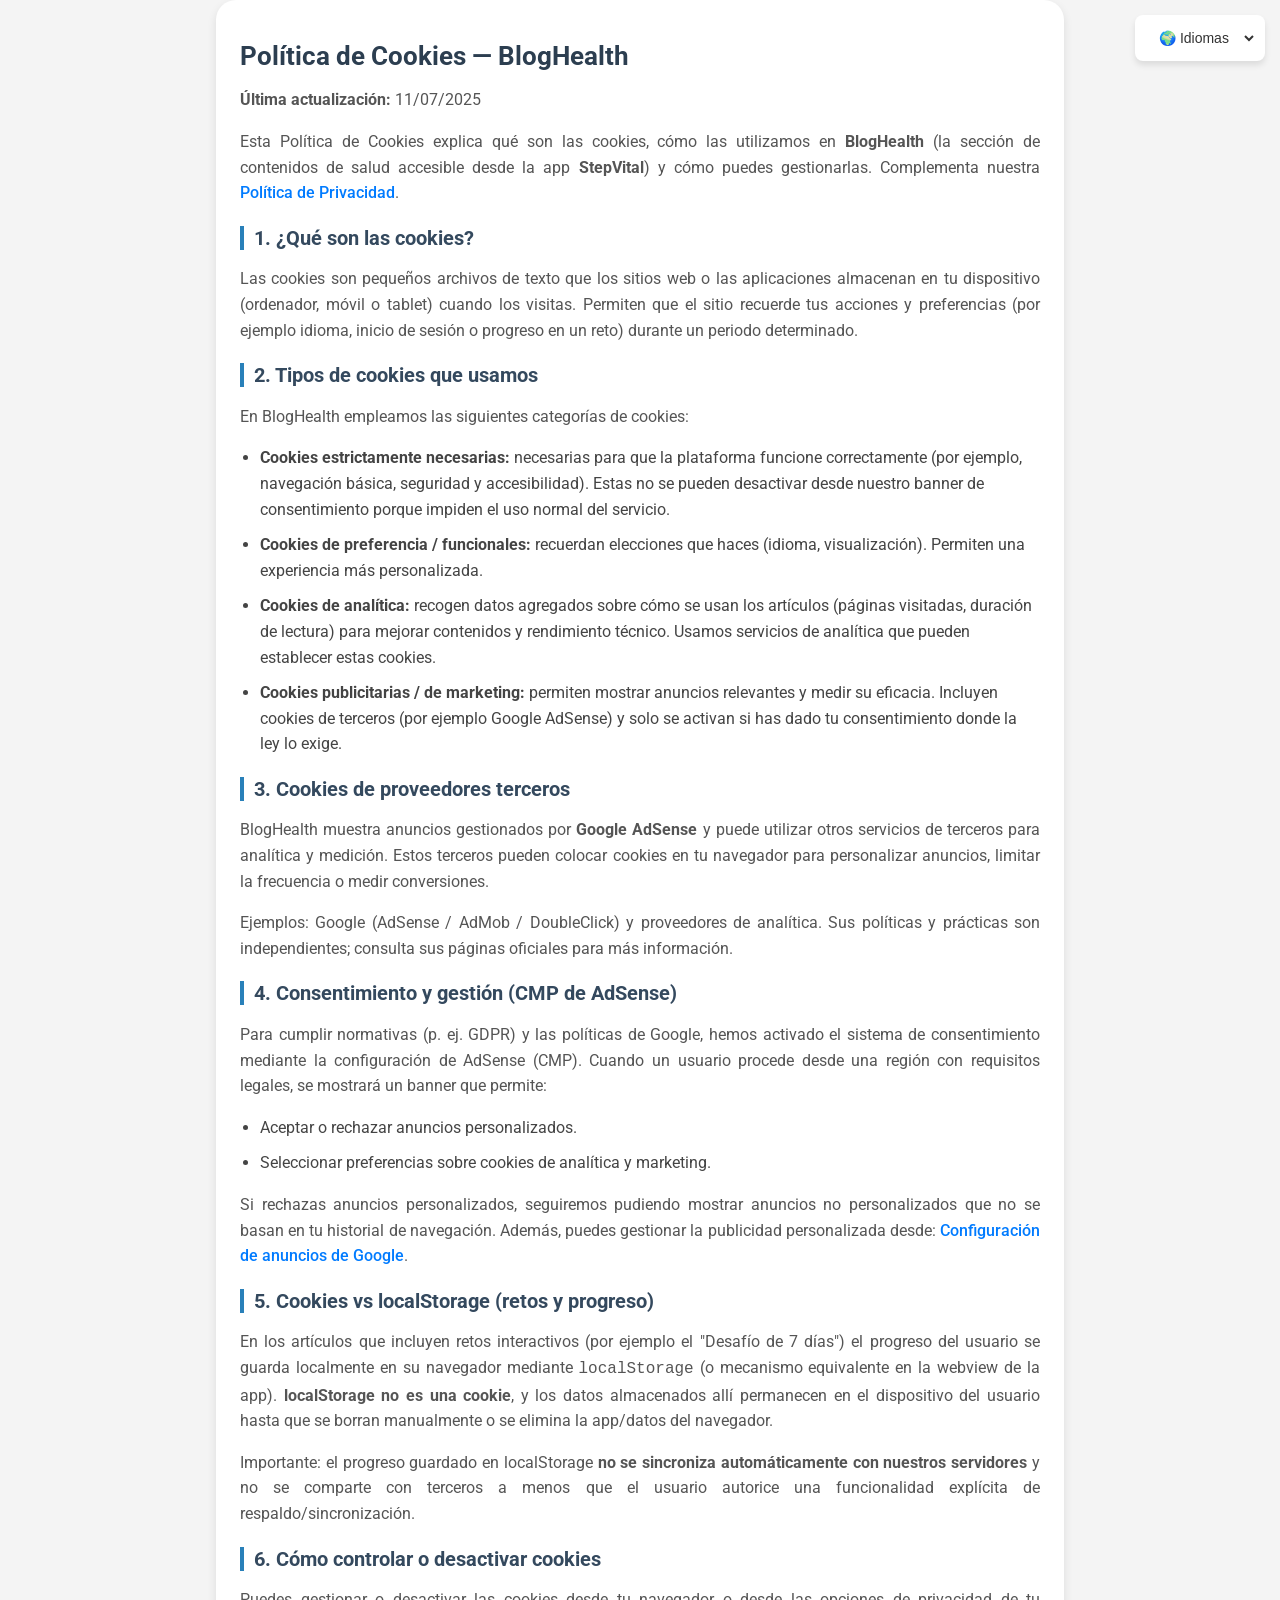
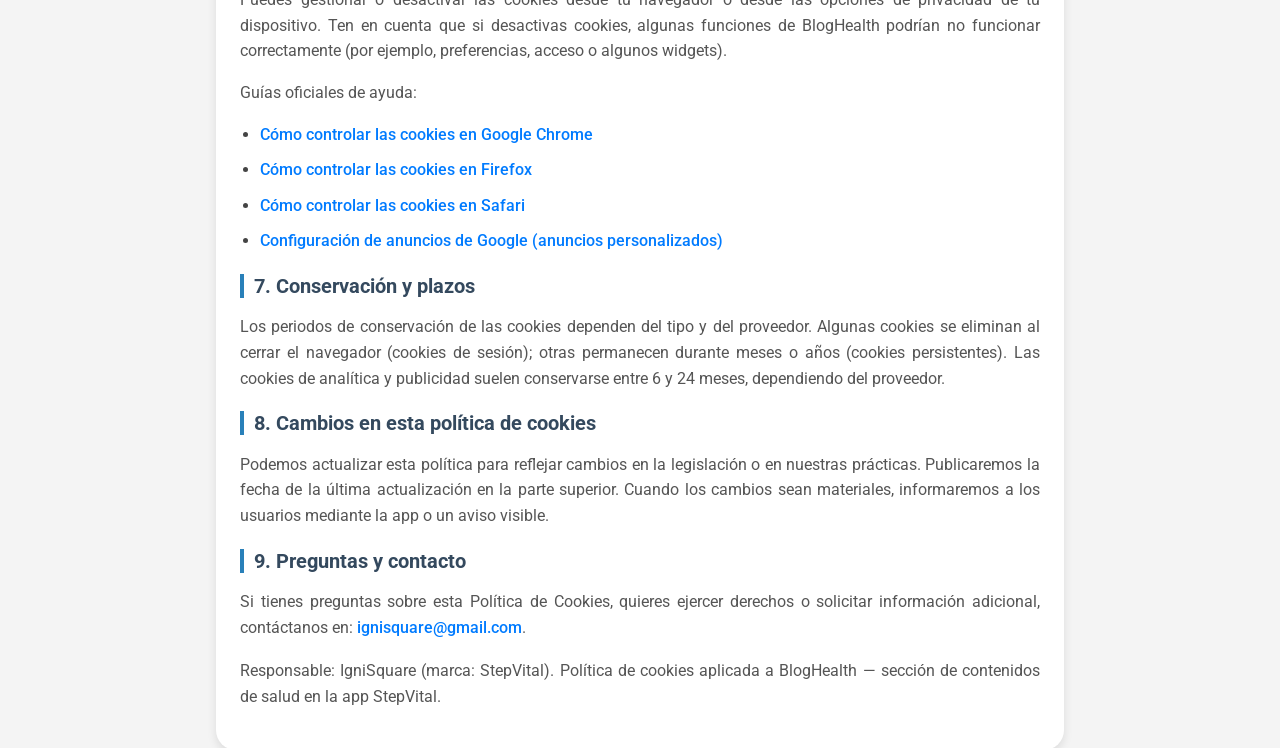
==== politica-de-cookies.html @ cfeb097a "Add cookie policy page for BlogHealth" ====
<!DOCTYPE html>
<html lang="es">
<head>
  <meta charset="UTF-8">
  <meta name="viewport" content="width=device-width, initial-scale=1.0">
  <meta name="description" content="Política de cookies — BlogHealth (accesible desde la app StepVital).">
  <meta name="theme-color" content="#ffffff">
  <title>Política de Cookies — BlogHealth</title>
  
  <!-- Fuente Material Design -->
  <link rel="stylesheet" href="https://fonts.googleapis.com/css2?family=Roboto:wght@300;400;700&display=swap">
  <link rel="stylesheet" href="style.css">
</head>
<body>
  <!-- Contenedor del widget de Google Translate, ocultado fuera de pantalla -->
  <div id="google_translate_element"></div>
  
  <!-- Custom Widget de Traducción -->
  <div id="custom_translate_wrapper">
    <select id="custom_translate">
      <option value="">🌍 Idiomas</option>
      <option value="es">Español</option>
      <option value="en">Inglés</option>
      <option value="fr">Francés</option>
      <option value="pt">Portugués</option>
      <option value="de">Alemán</option>
    </select>    
  </div>

  <main class="policy-container" role="main" aria-labelledby="cookies-title">
    <h1 id="cookies-title" class="policy-title">Política de Cookies — BlogHealth</h1>
    <p class="policy-text"><strong>Última actualización:</strong> 11/07/2025</p>

    <p class="policy-text">
      Esta Política de Cookies explica qué son las cookies, cómo las utilizamos en <strong>BlogHealth</strong> (la sección de contenidos de salud accesible desde la app <strong>StepVital</strong>) y cómo puedes gestionarlas. Complementa nuestra <a href="/p/politica-de-privacidad.html">Política de Privacidad</a>.
    </p>

    <h2 class="policy-section-title">1. ¿Qué son las cookies?</h2>
    <p class="policy-text">
      Las cookies son pequeños archivos de texto que los sitios web o las aplicaciones almacenan en tu dispositivo (ordenador, móvil o tablet) cuando los visitas. Permiten que el sitio recuerde tus acciones y preferencias (por ejemplo idioma, inicio de sesión o progreso en un reto) durante un periodo determinado.
    </p>

    <h2 class="policy-section-title">2. Tipos de cookies que usamos</h2>
    <p class="policy-text">En BlogHealth empleamos las siguientes categorías de cookies:</p>
    <ul class="policy-list">
      <li><strong>Cookies estrictamente necesarias:</strong> necesarias para que la plataforma funcione correctamente (por ejemplo, navegación básica, seguridad y accesibilidad). Estas no se pueden desactivar desde nuestro banner de consentimiento porque impiden el uso normal del servicio.</li>
      <li><strong>Cookies de preferencia / funcionales:</strong> recuerdan elecciones que haces (idioma, visualización). Permiten una experiencia más personalizada.</li>
      <li><strong>Cookies de analítica:</strong> recogen datos agregados sobre cómo se usan los artículos (páginas visitadas, duración de lectura) para mejorar contenidos y rendimiento técnico. Usamos servicios de analítica que pueden establecer estas cookies.</li>
      <li><strong>Cookies publicitarias / de marketing:</strong> permiten mostrar anuncios relevantes y medir su eficacia. Incluyen cookies de terceros (por ejemplo Google AdSense) y solo se activan si has dado tu consentimiento donde la ley lo exige.</li>
    </ul>

    <h2 class="policy-section-title">3. Cookies de proveedores terceros</h2>
    <p class="policy-text">
      BlogHealth muestra anuncios gestionados por <strong>Google AdSense</strong> y puede utilizar otros servicios de terceros para analítica y medición. Estos terceros pueden colocar cookies en tu navegador para personalizar anuncios, limitar la frecuencia o medir conversiones.
    </p>
    <p class="policy-text">Ejemplos: Google (AdSense / AdMob / DoubleClick) y proveedores de analítica. Sus políticas y prácticas son independientes; consulta sus páginas oficiales para más información.</p>

    <h2 class="policy-section-title">4. Consentimiento y gestión (CMP de AdSense)</h2>
    <p class="policy-text">
      Para cumplir normativas (p. ej. GDPR) y las políticas de Google, hemos activado el sistema de consentimiento mediante la configuración de AdSense (CMP). Cuando un usuario procede desde una región con requisitos legales, se mostrará un banner que permite:
    </p>
    <ul class="policy-list">
      <li>Aceptar o rechazar anuncios personalizados.</li>
      <li>Seleccionar preferencias sobre cookies de analítica y marketing.</li>
    </ul>
    <p class="policy-text">
      Si rechazas anuncios personalizados, seguiremos pudiendo mostrar anuncios no personalizados que no se basan en tu historial de navegación. Además, puedes gestionar la publicidad personalizada desde: <a href="https://adssettings.google.com" target="_blank" rel="noopener">Configuración de anuncios de Google</a>.
    </p>

    <h2 class="policy-section-title">5. Cookies vs localStorage (retos y progreso)</h2>
    <p class="policy-text">
      En los artículos que incluyen retos interactivos (por ejemplo el "Desafío de 7 días") el progreso del usuario se guarda localmente en su navegador mediante <code>localStorage</code> (o mecanismo equivalente en la webview de la app). <strong>localStorage no es una cookie</strong>, y los datos almacenados allí permanecen en el dispositivo del usuario hasta que se borran manualmente o se elimina la app/datos del navegador.
    </p>
    <p class="policy-text">
      Importante: el progreso guardado en localStorage <strong>no se sincroniza automáticamente con nuestros servidores</strong> y no se comparte con terceros a menos que el usuario autorice una funcionalidad explícita de respaldo/sincronización.
    </p>

    <h2 class="policy-section-title">6. Cómo controlar o desactivar cookies</h2>
    <p class="policy-text">
      Puedes gestionar o desactivar las cookies desde tu navegador o desde las opciones de privacidad de tu dispositivo. Ten en cuenta que si desactivas cookies, algunas funciones de BlogHealth podrían no funcionar correctamente (por ejemplo, preferencias, acceso o algunos widgets).
    </p>
    <p class="policy-text">Guías oficiales de ayuda:</p>
    <ul class="policy-list">
      <li><a href="https://support.google.com/chrome/answer/95647" target="_blank" rel="noopener">Cómo controlar las cookies en Google Chrome</a></li>
      <li><a href="https://support.mozilla.org/es/kb/habilitar-y-deshabilitar-cookies-sitios-web-rastrear-preferencias" target="_blank" rel="noopener">Cómo controlar las cookies en Firefox</a></li>
      <li><a href="https://support.apple.com/es-es/guide/safari/manage-cookies-and-website-data-sfri11471/mac" target="_blank" rel="noopener">Cómo controlar las cookies en Safari</a></li>
      <li><a href="https://adssettings.google.com" target="_blank" rel="noopener">Configuración de anuncios de Google (anuncios personalizados)</a></li>
    </ul>

    <h2 class="policy-section-title">7. Conservación y plazos</h2>
    <p class="policy-text">
      Los periodos de conservación de las cookies dependen del tipo y del proveedor. Algunas cookies se eliminan al cerrar el navegador (cookies de sesión); otras permanecen durante meses o años (cookies persistentes). Las cookies de analítica y publicidad suelen conservarse entre 6 y 24 meses, dependiendo del proveedor.
    </p>

    <h2 class="policy-section-title">8. Cambios en esta política de cookies</h2>
    <p class="policy-text">
      Podemos actualizar esta política para reflejar cambios en la legislación o en nuestras prácticas. Publicaremos la fecha de la última actualización en la parte superior. Cuando los cambios sean materiales, informaremos a los usuarios mediante la app o un aviso visible.
    </p>

    <h2 class="policy-section-title">9. Preguntas y contacto</h2>
    <p class="policy-text">
      Si tienes preguntas sobre esta Política de Cookies, quieres ejercer derechos o solicitar información adicional, contáctanos en: <a href="mailto:ignisquare@gmail.com">ignisquare@gmail.com</a>.
    </p>

    <footer style="margin-top:18px;">
      <p class="policy-text">Responsable: IgniSquare (marca: StepVital). Política de cookies aplicada a BlogHealth — sección de contenidos de salud en la app StepVital.</p>
    </footer>
  </main>
  
  <!-- Primero nuestro script personalizado -->
  <script src="script.js"></script>
  <!-- Luego el script de Google Translate, que llamará a googleTranslateElementInit -->
  <script type="text/javascript" src="https://translate.google.com/translate_a/element.js?cb=googleTranslateElementInit"></script>
</body>
</html>
---- style.css ----
/* Fuente Material Design */
body {
    font-family: 'Roboto', sans-serif;
    background-color: #f4f4f4;
    color: #333;
    margin: 0;
    padding: 20px;
    display: flex;
    justify-content: center;
    align-items: center;
    min-height: 100vh;
}

/* Contenedor principal */
.policy-container {
    background-color: #ffffff;
    border-radius: 20px;
    padding: 24px;
    width: 90%;
    max-width: 800px;
    box-shadow: 0px 4px 10px rgba(0, 0, 0, 0.1);
    transition: all 0.3s ease-in-out;
}

/* Título principal */
.policy-title {
    font-size: 26px;
    font-weight: bold;
    color: #2c3e50;
    margin-bottom: 16px;
}

/* Secciones */
.policy-section-title {
    font-size: 20px;
    font-weight: 700;
    color: #34495e;
    margin-top: 20px;
    border-left: 4px solid #2980b9;
    padding-left: 10px;
}

/* Texto */
.policy-text {
    font-size: 16px;
    color: #555;
    line-height: 1.6;
    text-align: justify;
}

/* Lista */
.policy-list {
    font-size: 16px;
    color: #444;
    line-height: 1.6;
    padding-left: 20px;
}

.policy-list li {
    margin-bottom: 10px;
}

/* Enlaces */
a {
    color: #007BFF;
    text-decoration: none;
    font-weight: 500;
}

a:hover {
    text-decoration: underline;
}

/* Custom Widget de Traducción */
#custom_translate_wrapper {
    position: absolute;
    top: 15px;
    right: 15px;
    z-index: 1000;
    background: #fff;
    border-radius: 8px;
    padding: 8px;
    box-shadow: 0px 4px 6px rgba(0,0,0,0.1);
    font-family: 'Roboto', sans-serif;
    display: flex;
    align-items: center;
    transition: all 0.3s ease-in-out;
}

#custom_translate_wrapper::after {
    font-size: 10px;
    color: #333;
    margin-left: 5px;
}

#custom_translate {
    background: transparent;
    border: none;
    font-size: 14px;
    color: #333;
    outline: none;
    cursor: pointer;
    font-weight: 500;
    padding: 6px 12px;
    border-radius: 6px;
    transition: background 0.3s ease;
}

/* Ocultar el widget original de Google Translate */
#google_translate_element {
    position: absolute;
    top: 0;
    left: -9999px;
}

.goog-te-banner-frame.skiptranslate,
.goog-te-banner-frame,
.goog-te-menu-frame,
.goog-te-menu-frame.skiptranslate,
.goog-te-balloon-frame,
#goog-gt-tt,
.goog-te-gadget-icon {
  display: none !important;
  visibility: hidden !important;
}

/* Evita que se desplace el contenido */
body {
  top: 0px !important;
  position: static !important;
  margin: 0 !important;
  padding: 0 !important;
}

/* Si Google inyecta algo en el body directo */
body > .skiptranslate {
  display: none !important;
  visibility: hidden !important;
}

.policy-table-wrapper {
  width: 100%;
  overflow-x: auto;
  margin-bottom: 16px;
}

/* Tabla responsiva y full‐width */
.policy-table {
  width: 100%;
  border-collapse: collapse;
  min-width: 600px; /* asegura legibilidad en desktop */
}

/* Cabecera */
.policy-table thead th {
  background-color: #2980b9;
  color: #fff;
  font-weight: 600;
  padding: 12px 8px;
  text-align: left;
  position: sticky;
  top: 0;
  z-index: 1;
}

/* Filas y celdas */
.policy-table tbody tr:nth-child(even) {
  background-color: #f9f9f9;
}

.policy-table th,
.policy-table td {
  border: 1px solid #ddd;
  padding: 10px 8px;
  vertical-align: top;
  font-size: 14px;
  line-height: 1.4;
}

/* RESPONSIVE DESIGN */

/* Tablets */
@media screen and (max-width: 768px) {
    .policy-container {
        padding: 16px;
    }
    .policy-title {
        font-size: 22px;
    }
    .policy-section-title {
        font-size: 18px;
    }
}

/* Teléfonos */
@media screen and (max-width: 480px) {
    /* Ajustes al contenedor */
    .policy-container {
        width: 100%;
        padding: 12px;
        border-radius: 0;
    }
    .policy-title {
        font-size: 20px;
    }

    /* Espaciado de filas y celdas */
    .policy-table thead th,
    .policy-table td {
        padding: 8px 6px;
        font-size: 12px;
    }

    /* Sobrescribir min-width y separar de los bordes */
    .policy-table {
        min-width: auto;
        width: 100%;
        box-sizing: border-box;
    }
    .policy-table-wrapper {
        padding: 0 12px;
        box-sizing: border-box;
    }
}

/* Ajustes traducción en móvil */
@media screen and (max-width: 480px) {
    #custom_translate_wrapper {
        padding: 8px;
    }
    #custom_translate {
        font-size: 13px;
        padding: 4px 8px;
    }
}

/* Dispositivos plegables en modo HALF_OPENED */
@media (screen-spanning: single-fold-vertical) {
    .policy-container {
        display: grid;
        grid-template-columns: 1fr 1fr;
        column-gap: 16px;
        max-width: 100%;
    }
}
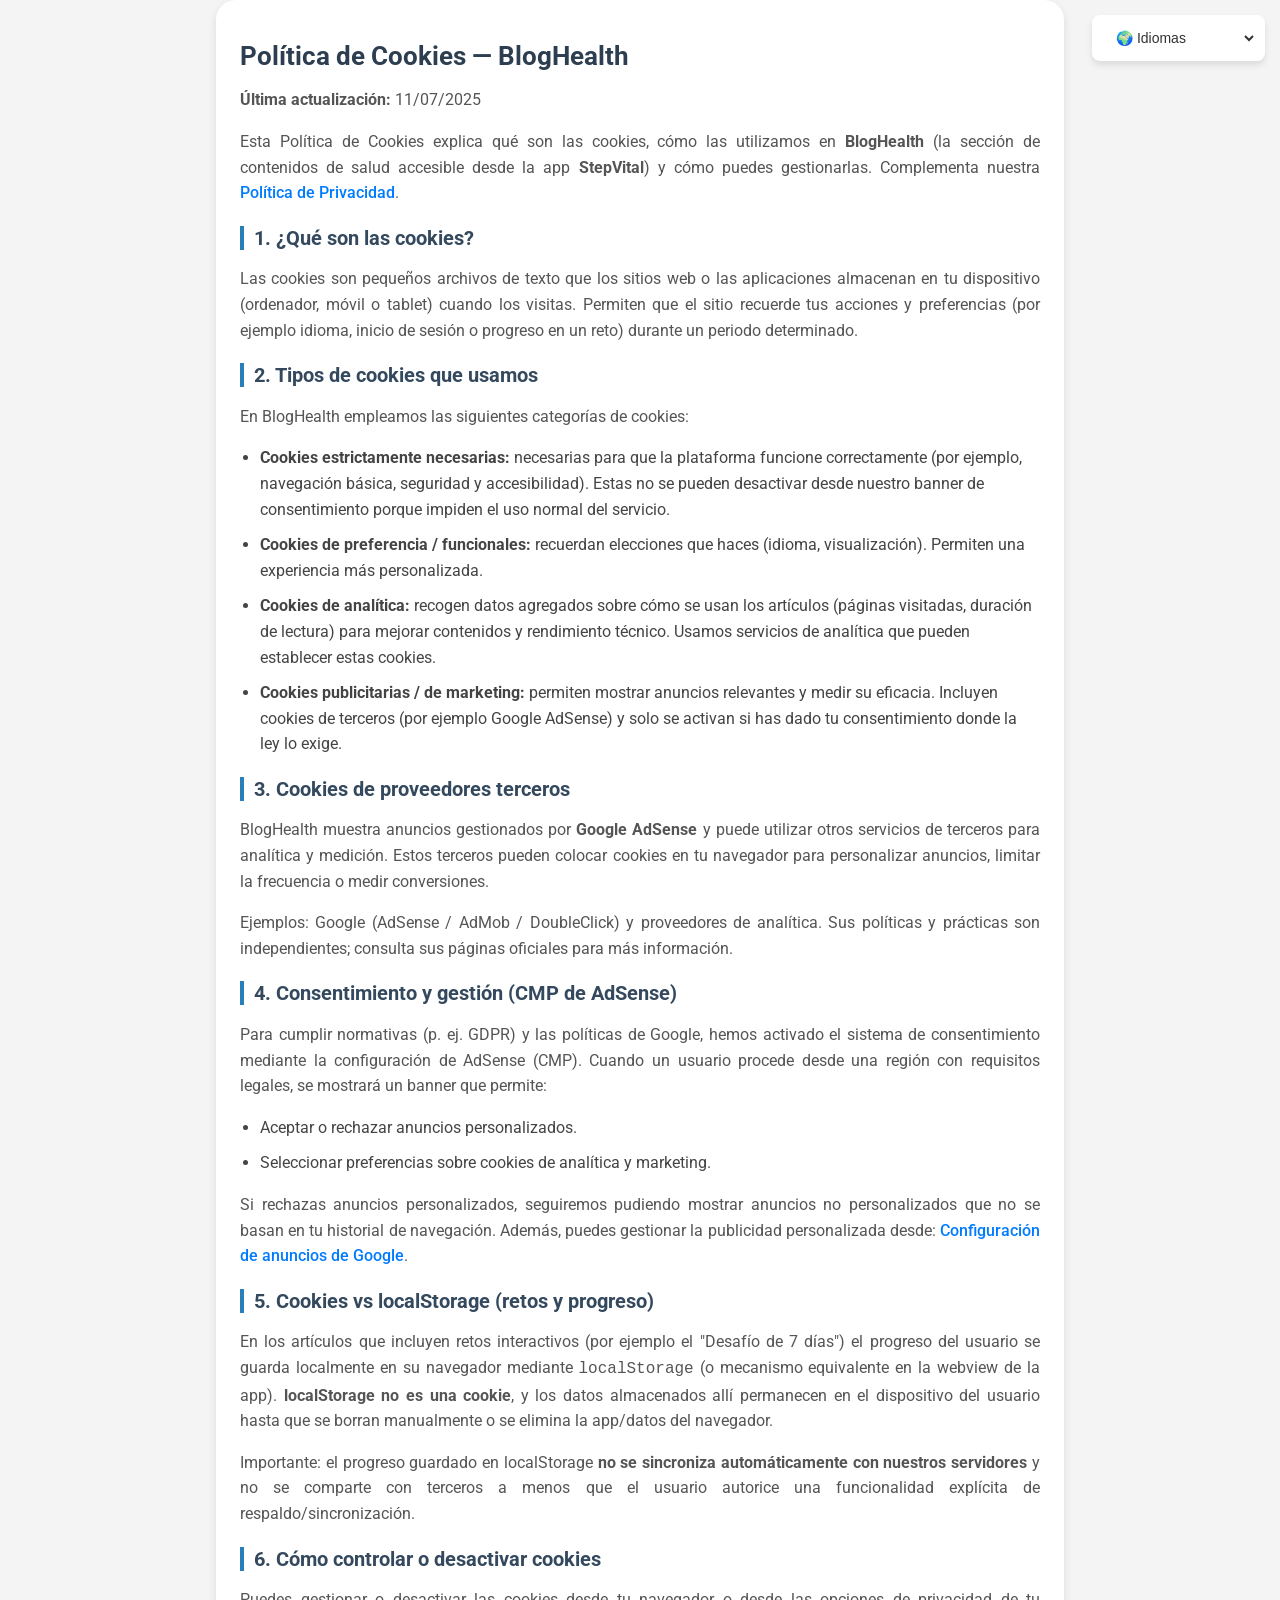
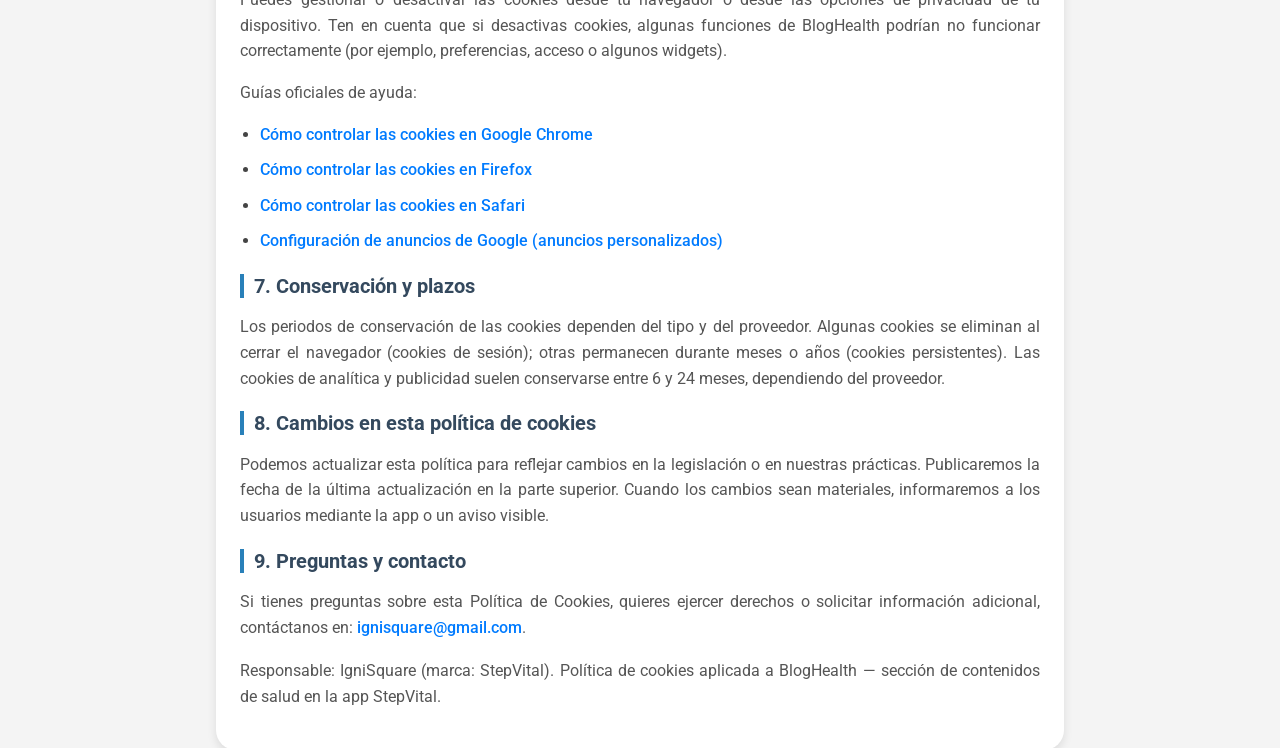
==== commit f30abfb0: "Enhance translation widget with new language options Updated the custom translation widget to includ" ====
--- a/politica-de-cookies.html
+++ b/politica-de-cookies.html
@@ -15,17 +15,18 @@
   <!-- Contenedor del widget de Google Translate, ocultado fuera de pantalla -->
   <div id="google_translate_element"></div>
   
-  <!-- Custom Widget de Traducción -->
-  <div id="custom_translate_wrapper">
-    <select id="custom_translate">
-      <option value="">🌍 Idiomas</option>
-      <option value="es">Español</option>
-      <option value="en">Inglés</option>
-      <option value="fr">Francés</option>
-      <option value="pt">Portugués</option>
-      <option value="de">Alemán</option>
-    </select>    
-  </div>
+<!-- Custom Widget de Traducción -->
+<div id="custom_translate_wrapper">
+  <select id="custom_translate">
+    <option value="">🌍 Idiomas</option>
+    <option value="es">Español</option>
+    <option value="en">Inglés</option>
+    <option value="fr">Francés</option>
+    <option value="pt-BR">Português (Brasil)</option>
+    <option value="de">Alemán</option>
+    <option value="it">Italiano</option>
+  </select>
+</div>
 
   <main class="policy-container" role="main" aria-labelledby="cookies-title">
     <h1 id="cookies-title" class="policy-title">Política de Cookies — BlogHealth</h1>
